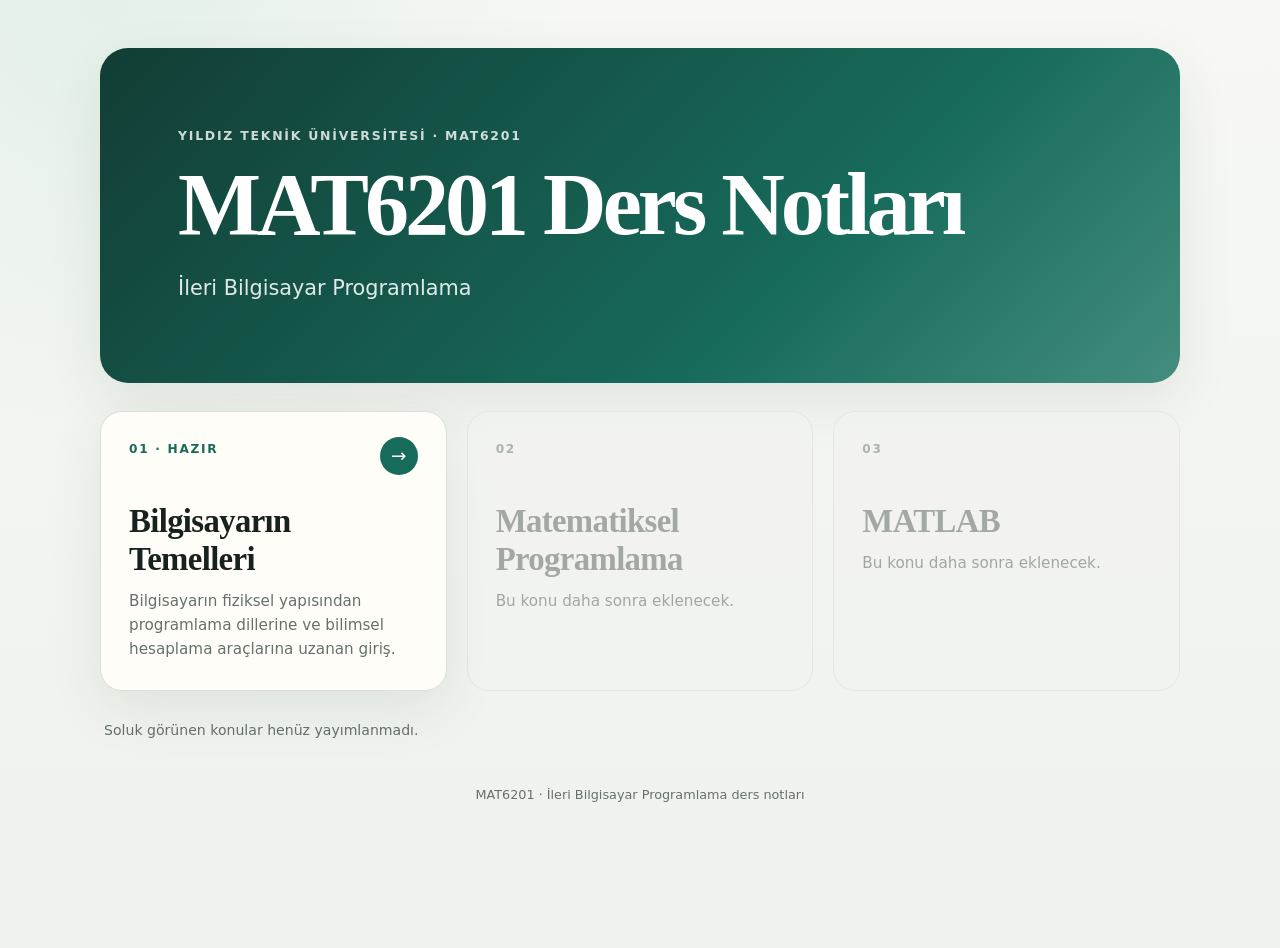
==== index.html @ d686e7ec "MAT6201 konu ana sayfasını oluştur" ====
<!doctype html>
<html lang="tr">
<head>
<meta charset="utf-8">
<meta name="viewport" content="width=device-width,initial-scale=1">
<meta name="description" content="YTÜ MAT6201 İleri Bilgisayar Programlama dersi için konu notları.">
<title>MAT6201 Ders Notları</title>
<style>
:root{color-scheme:light;--ink:#17211d;--muted:#65716c;--paper:#fffdf8;--accent:#176b5b;--accent-2:#438d7e;--soft:#deeee8;--line:#d9e0d9;--shadow:0 18px 55px #20352d16}*{box-sizing:border-box}body{margin:0;min-height:100vh;color:var(--ink);background:radial-gradient(circle at 8% 0,#e3f0e8 0,transparent 30rem),linear-gradient(180deg,#f7f8f3,#eef2ec);font:17px/1.6 system-ui,-apple-system,"Segoe UI",sans-serif}.shell{width:min(1080px,calc(100% - 30px));margin:clamp(18px,4vw,48px) auto 70px}.hero{padding:clamp(38px,7vw,78px);border-radius:28px;color:#fff;background:linear-gradient(135deg,#123d35,var(--accent) 65%,var(--accent-2));box-shadow:var(--shadow)}.eyebrow{margin:0 0 14px;font-size:.78rem;font-weight:750;letter-spacing:.14em;text-transform:uppercase;opacity:.8}h1{margin:0;font:750 clamp(2.6rem,7vw,5.5rem)/1.02 Georgia,"Times New Roman",serif;letter-spacing:-.045em}.lead{margin:22px 0 0;font-size:clamp(1.08rem,2vw,1.3rem);color:#ffffffdf}.topics{display:grid;grid-template-columns:repeat(3,minmax(0,1fr));gap:20px;margin-top:28px}.topic-card{min-height:250px;padding:28px;border:1px solid var(--line);border-radius:22px;background:var(--paper);box-shadow:var(--shadow)}a.topic-card{position:relative;display:flex;flex-direction:column;color:var(--ink);text-decoration:none;transition:transform .18s ease,box-shadow .18s ease,border-color .18s ease}a.topic-card:hover{transform:translateY(-4px);border-color:#91b9ac;box-shadow:0 22px 60px #20352d24}a.topic-card:focus-visible{outline:3px solid #7ab5a4;outline-offset:4px}.topic-number{display:block;margin-bottom:auto;color:var(--accent);font-size:.76rem;font-weight:800;letter-spacing:.14em;text-transform:uppercase}.topic-card h2{margin:44px 0 10px;font:700 clamp(1.55rem,2.7vw,2.05rem)/1.15 Georgia,"Times New Roman",serif;letter-spacing:-.02em}.topic-card p{margin:0;color:var(--muted);font-size:.95rem}.active .arrow{position:absolute;right:28px;top:25px;width:38px;height:38px;border-radius:50%;display:grid;place-items:center;color:#fff;background:var(--accent);font-size:1.15rem}.disabled{color:#707975;background:#f2f3ef;box-shadow:none;opacity:.58;cursor:default}.disabled .topic-number{color:#7b8580}.disabled h2{color:#69726e}.note{margin:28px 4px 0;color:var(--muted);font-size:.88rem}footer{margin-top:44px;text-align:center;color:var(--muted);font-size:.8rem}@media(max-width:820px){.topics{grid-template-columns:1fr}.topic-card{min-height:190px}.topic-card h2{margin-top:30px}}@media(max-width:520px){.shell{width:calc(100% - 18px);margin-top:9px}.hero,.topic-card{border-radius:16px}.hero{padding:38px 24px}.topics{gap:12px}.topic-card{padding:24px;min-height:170px}.active .arrow{right:22px;top:22px}}@media print{body{background:#fff}.hero{color:#111;background:none;box-shadow:none;border:1px solid var(--line)}.lead{color:#333}.topic-card{box-shadow:none}}
</style>
</head>
<body>
<main class="shell">
<header class="hero">
<p class="eyebrow">Yıldız Teknik Üniversitesi · MAT6201</p>
<h1>MAT6201 Ders Notları</h1>
<p class="lead">İleri Bilgisayar Programlama</p>
</header>
<section class="topics" aria-label="Ders konuları">
<a class="topic-card active" href="./bilgisayarin-temelleri/">
<span class="topic-number">01 · Hazır</span>
<span class="arrow" aria-hidden="true">→</span>
<h2>Bilgisayarın Temelleri</h2>
<p>Bilgisayarın fiziksel yapısından programlama dillerine ve bilimsel hesaplama araçlarına uzanan giriş.</p>
</a>
<article class="topic-card disabled" aria-disabled="true">
<span class="topic-number">02</span>
<h2>Matematiksel Programlama</h2>
<p>Bu konu daha sonra eklenecek.</p>
</article>
<article class="topic-card disabled" aria-disabled="true">
<span class="topic-number">03</span>
<h2>MATLAB</h2>
<p>Bu konu daha sonra eklenecek.</p>
</article>
</section>
<p class="note">Soluk görünen konular henüz yayımlanmadı.</p>
<footer>MAT6201 · İleri Bilgisayar Programlama ders notları</footer>
</main>
</body>
</html>
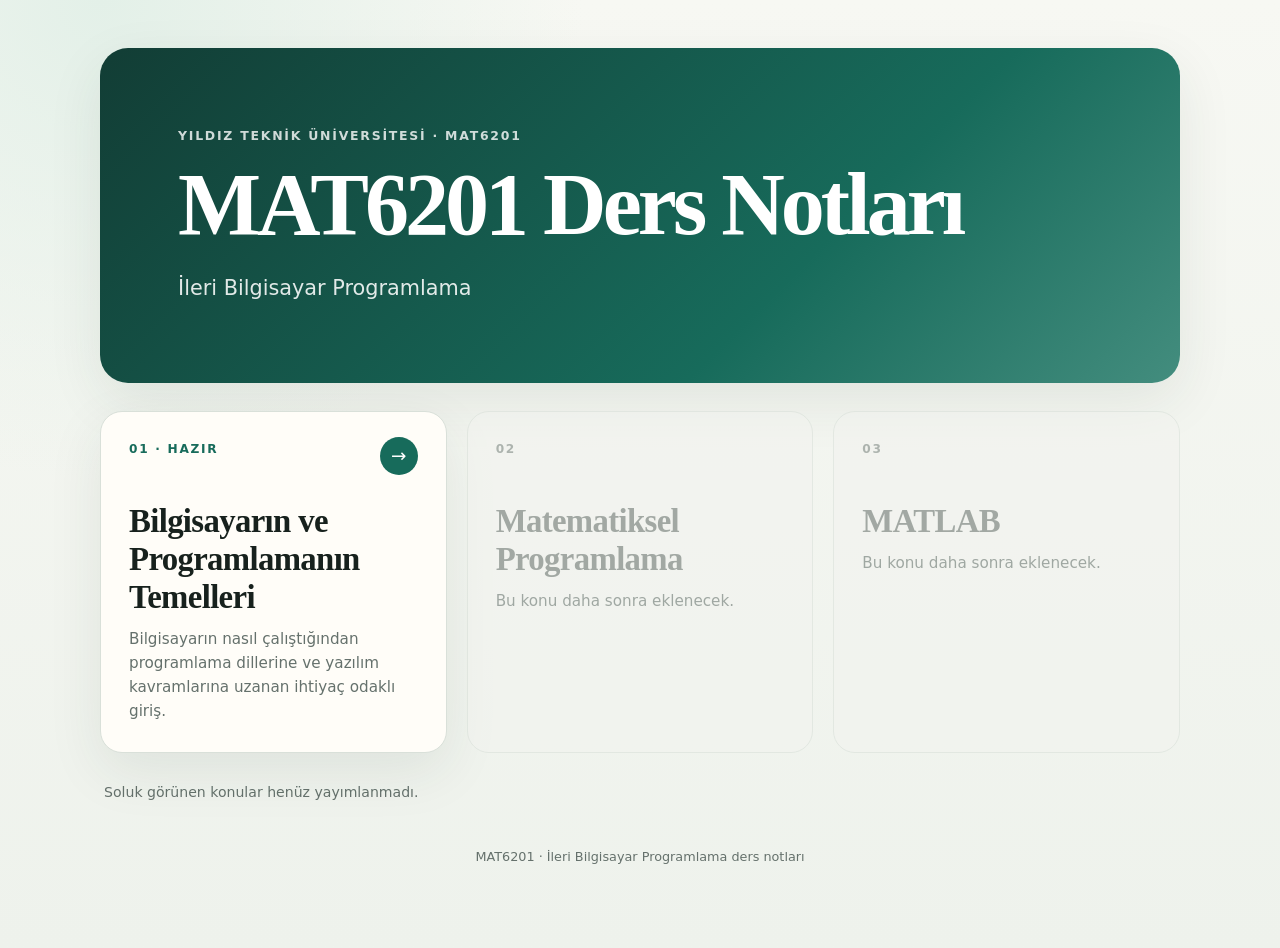
==== commit b9c4a54f: "İlk konu başlığını güncelle" ====
--- a/index.html
+++ b/index.html
@@ -20,8 +20,8 @@
 <a class="topic-card active" href="./bilgisayarin-temelleri/">
 <span class="topic-number">01 · Hazır</span>
 <span class="arrow" aria-hidden="true">→</span>
-<h2>Bilgisayarın Temelleri</h2>
-<p>Bilgisayarın fiziksel yapısından programlama dillerine ve bilimsel hesaplama araçlarına uzanan giriş.</p>
+<h2>Bilgisayarın ve Programlamanın Temelleri</h2>
+<p>Bilgisayarın nasıl çalıştığından programlama dillerine ve yazılım kavramlarına uzanan ihtiyaç odaklı giriş.</p>
 </a>
 <article class="topic-card disabled" aria-disabled="true">
 <span class="topic-number">02</span>
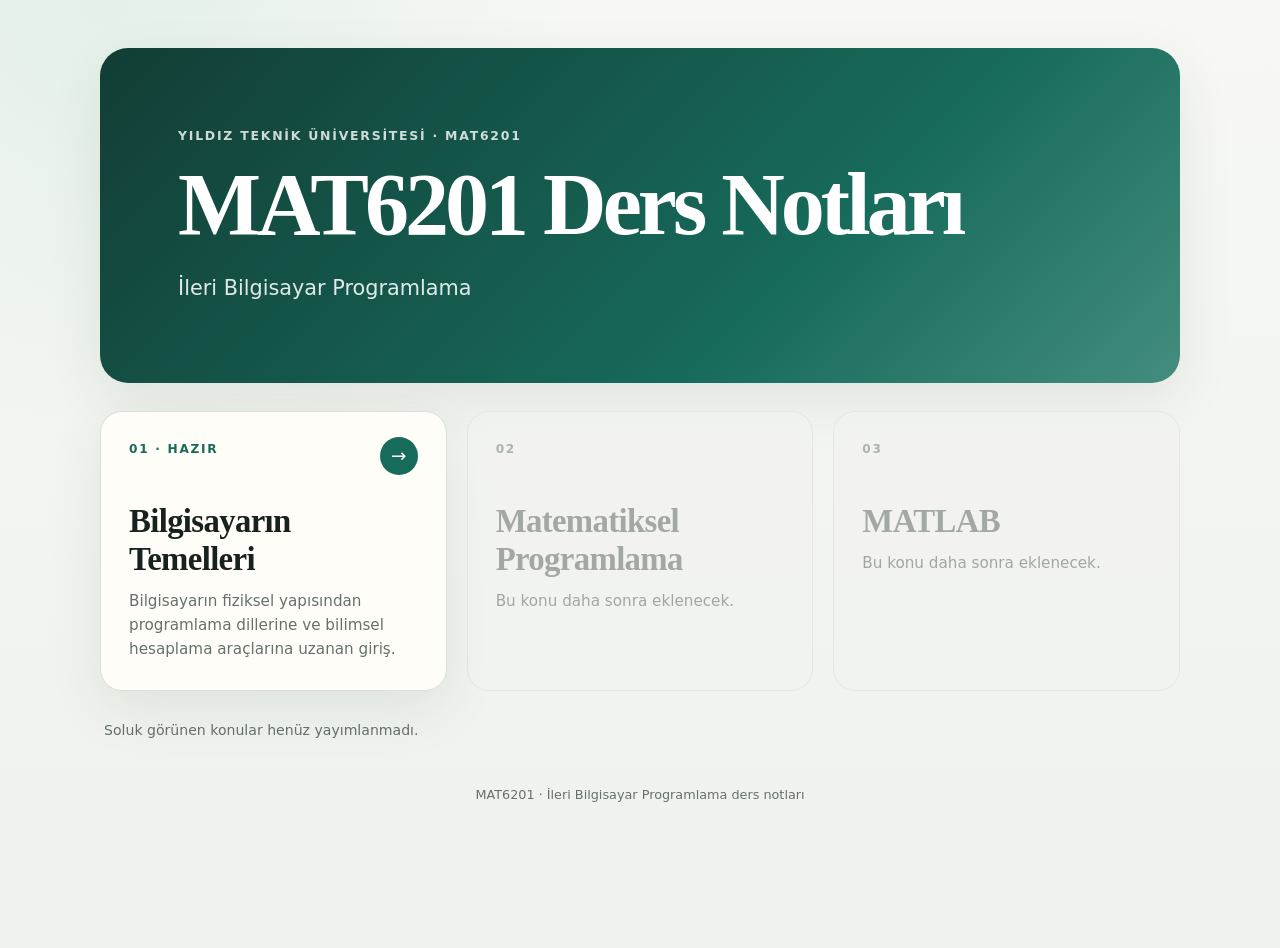
==== commit bc5eb54d: "İlk konu başlığı değişikliğini geri al" ====
--- a/index.html
+++ b/index.html
@@ -20,8 +20,8 @@
 <a class="topic-card active" href="./bilgisayarin-temelleri/">
 <span class="topic-number">01 · Hazır</span>
 <span class="arrow" aria-hidden="true">→</span>
-<h2>Bilgisayarın ve Programlamanın Temelleri</h2>
-<p>Bilgisayarın nasıl çalıştığından programlama dillerine ve yazılım kavramlarına uzanan ihtiyaç odaklı giriş.</p>
+<h2>Bilgisayarın Temelleri</h2>
+<p>Bilgisayarın fiziksel yapısından programlama dillerine ve bilimsel hesaplama araçlarına uzanan giriş.</p>
 </a>
 <article class="topic-card disabled" aria-disabled="true">
 <span class="topic-number">02</span>
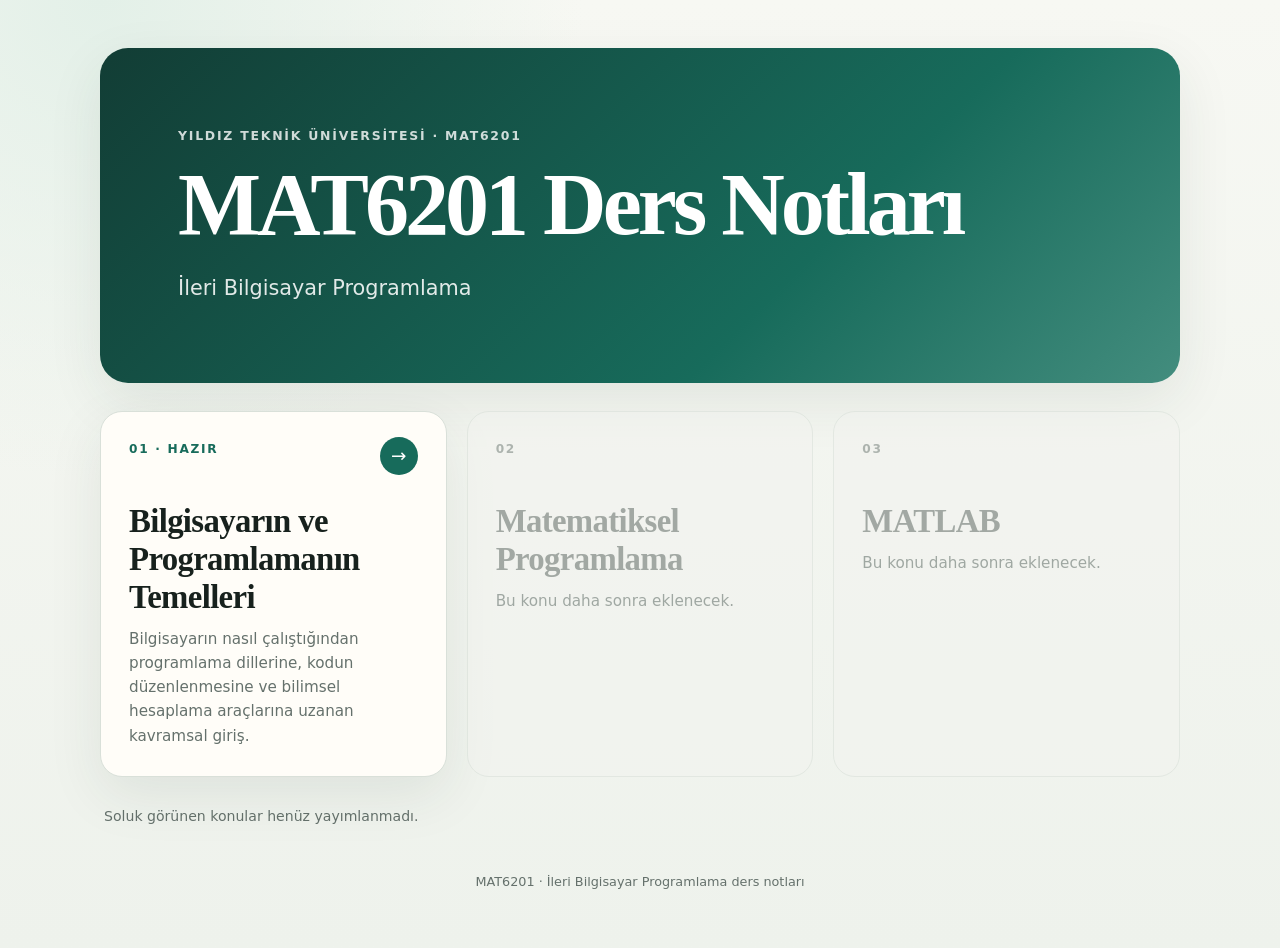
==== commit 930cb3c3: "İlk konu başlığını güncelle" ====
--- a/index.html
+++ b/index.html
@@ -20,8 +20,8 @@
 <a class="topic-card active" href="./bilgisayarin-temelleri/">
 <span class="topic-number">01 · Hazır</span>
 <span class="arrow" aria-hidden="true">→</span>
-<h2>Bilgisayarın Temelleri</h2>
-<p>Bilgisayarın fiziksel yapısından programlama dillerine ve bilimsel hesaplama araçlarına uzanan giriş.</p>
+<h2>Bilgisayarın ve Programlamanın Temelleri</h2>
+<p>Bilgisayarın nasıl çalıştığından programlama dillerine, kodun düzenlenmesine ve bilimsel hesaplama araçlarına uzanan kavramsal giriş.</p>
 </a>
 <article class="topic-card disabled" aria-disabled="true">
 <span class="topic-number">02</span>
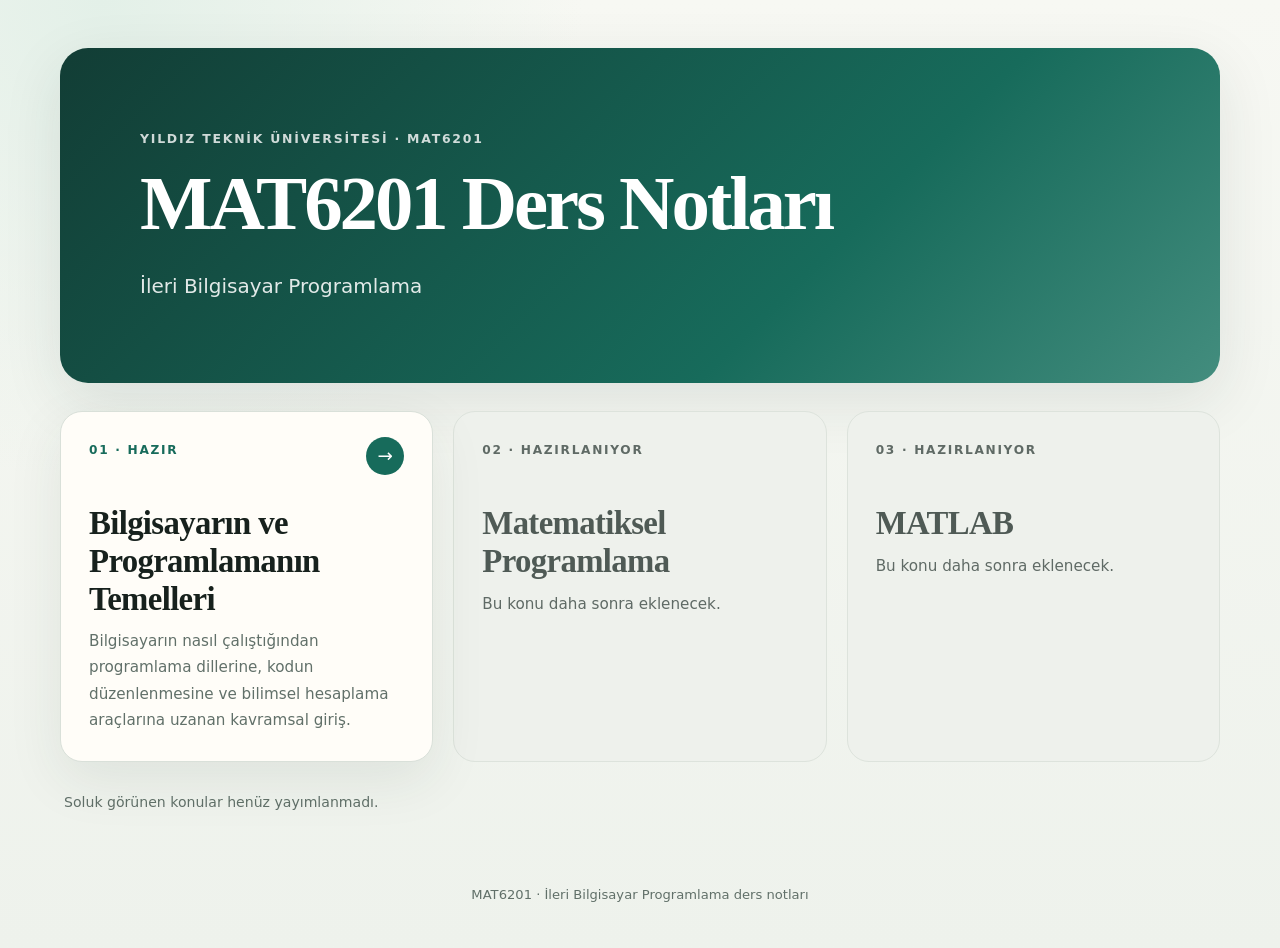
==== commit 0136ca8e: "Ortak stil katmanı kur ve sayfa erişilebilirliğini düzelt Açılış sayfası ile konu sayfası arasında b" ====
--- a/index.html
+++ b/index.html
@@ -3,39 +3,56 @@
 <head>
 <meta charset="utf-8">
 <meta name="viewport" content="width=device-width,initial-scale=1">
+<title>MAT6201 Ders Notları</title>
 <meta name="description" content="YTÜ MAT6201 İleri Bilgisayar Programlama dersi için konu notları.">
-<title>MAT6201 Ders Notları</title>
-<style>
-:root{color-scheme:light;--ink:#17211d;--muted:#65716c;--paper:#fffdf8;--accent:#176b5b;--accent-2:#438d7e;--soft:#deeee8;--line:#d9e0d9;--shadow:0 18px 55px #20352d16}*{box-sizing:border-box}body{margin:0;min-height:100vh;color:var(--ink);background:radial-gradient(circle at 8% 0,#e3f0e8 0,transparent 30rem),linear-gradient(180deg,#f7f8f3,#eef2ec);font:17px/1.6 system-ui,-apple-system,"Segoe UI",sans-serif}.shell{width:min(1080px,calc(100% - 30px));margin:clamp(18px,4vw,48px) auto 70px}.hero{padding:clamp(38px,7vw,78px);border-radius:28px;color:#fff;background:linear-gradient(135deg,#123d35,var(--accent) 65%,var(--accent-2));box-shadow:var(--shadow)}.eyebrow{margin:0 0 14px;font-size:.78rem;font-weight:750;letter-spacing:.14em;text-transform:uppercase;opacity:.8}h1{margin:0;font:750 clamp(2.6rem,7vw,5.5rem)/1.02 Georgia,"Times New Roman",serif;letter-spacing:-.045em}.lead{margin:22px 0 0;font-size:clamp(1.08rem,2vw,1.3rem);color:#ffffffdf}.topics{display:grid;grid-template-columns:repeat(3,minmax(0,1fr));gap:20px;margin-top:28px}.topic-card{min-height:250px;padding:28px;border:1px solid var(--line);border-radius:22px;background:var(--paper);box-shadow:var(--shadow)}a.topic-card{position:relative;display:flex;flex-direction:column;color:var(--ink);text-decoration:none;transition:transform .18s ease,box-shadow .18s ease,border-color .18s ease}a.topic-card:hover{transform:translateY(-4px);border-color:#91b9ac;box-shadow:0 22px 60px #20352d24}a.topic-card:focus-visible{outline:3px solid #7ab5a4;outline-offset:4px}.topic-number{display:block;margin-bottom:auto;color:var(--accent);font-size:.76rem;font-weight:800;letter-spacing:.14em;text-transform:uppercase}.topic-card h2{margin:44px 0 10px;font:700 clamp(1.55rem,2.7vw,2.05rem)/1.15 Georgia,"Times New Roman",serif;letter-spacing:-.02em}.topic-card p{margin:0;color:var(--muted);font-size:.95rem}.active .arrow{position:absolute;right:28px;top:25px;width:38px;height:38px;border-radius:50%;display:grid;place-items:center;color:#fff;background:var(--accent);font-size:1.15rem}.disabled{color:#707975;background:#f2f3ef;box-shadow:none;opacity:.58;cursor:default}.disabled .topic-number{color:#7b8580}.disabled h2{color:#69726e}.note{margin:28px 4px 0;color:var(--muted);font-size:.88rem}footer{margin-top:44px;text-align:center;color:var(--muted);font-size:.8rem}@media(max-width:820px){.topics{grid-template-columns:1fr}.topic-card{min-height:190px}.topic-card h2{margin-top:30px}}@media(max-width:520px){.shell{width:calc(100% - 18px);margin-top:9px}.hero,.topic-card{border-radius:16px}.hero{padding:38px 24px}.topics{gap:12px}.topic-card{padding:24px;min-height:170px}.active .arrow{right:22px;top:22px}}@media print{body{background:#fff}.hero{color:#111;background:none;box-shadow:none;border:1px solid var(--line)}.lead{color:#333}.topic-card{box-shadow:none}}
-</style>
+<meta name="author" content="Melih Mert Oskay">
+<link rel="canonical" href="https://melihmertoskay.github.io/MAT6201/">
+<link rel="icon" href="./assets/favicon.svg" type="image/svg+xml">
+<meta property="og:type" content="website">
+<meta property="og:site_name" content="MAT6201 Ders Notları">
+<meta property="og:locale" content="tr_TR">
+<meta property="og:title" content="MAT6201 Ders Notları">
+<meta property="og:description" content="YTÜ MAT6201 İleri Bilgisayar Programlama dersi için konu notları.">
+<meta property="og:url" content="https://melihmertoskay.github.io/MAT6201/">
+<meta name="twitter:card" content="summary">
+<link rel="stylesheet" href="./assets/style.css">
 </head>
 <body>
 <main class="shell">
+
 <header class="hero">
 <p class="eyebrow">Yıldız Teknik Üniversitesi · MAT6201</p>
 <h1>MAT6201 Ders Notları</h1>
 <p class="lead">İleri Bilgisayar Programlama</p>
 </header>
+
 <section class="topics" aria-label="Ders konuları">
+
 <a class="topic-card active" href="./bilgisayarin-temelleri/">
 <span class="topic-number">01 · Hazır</span>
 <span class="arrow" aria-hidden="true">→</span>
 <h2>Bilgisayarın ve Programlamanın Temelleri</h2>
 <p>Bilgisayarın nasıl çalıştığından programlama dillerine, kodun düzenlenmesine ve bilimsel hesaplama araçlarına uzanan kavramsal giriş.</p>
 </a>
-<article class="topic-card disabled" aria-disabled="true">
-<span class="topic-number">02</span>
+
+<article class="topic-card disabled">
+<span class="topic-number">02 · Hazırlanıyor</span>
 <h2>Matematiksel Programlama</h2>
 <p>Bu konu daha sonra eklenecek.</p>
 </article>
-<article class="topic-card disabled" aria-disabled="true">
-<span class="topic-number">03</span>
+
+<article class="topic-card disabled">
+<span class="topic-number">03 · Hazırlanıyor</span>
 <h2>MATLAB</h2>
 <p>Bu konu daha sonra eklenecek.</p>
 </article>
+
 </section>
-<p class="note">Soluk görünen konular henüz yayımlanmadı.</p>
+
+<p class="legend">Soluk görünen konular henüz yayımlanmadı.</p>
+
 <footer>MAT6201 · İleri Bilgisayar Programlama ders notları</footer>
+
 </main>
 </body>
 </html>
--- a/assets/style.css
+++ b/assets/style.css
@@ -0,0 +1,228 @@
+/* MAT6201 ders notları — ortak tasarım katmanı.
+   Bütün sayfalar bu dosyayı yükler. Konu sayfaları ek olarak notes.css kullanır. */
+
+:root{
+  color-scheme:light;
+
+  --ink:#17211d;
+  --muted:#617069;
+  --paper:#fffdf8;
+  --wash:#eef3ed;
+  --accent:#176b5b;
+  --accent-2:#438d7e;
+  --soft:#deeee8;
+  --line:#d9e0d9;
+  --code:#15211e;
+
+  /* Pasif/soluk durumlar: opacity yerine doğrudan renk, kontrast korunsun diye. */
+  --off-bg:#eef1ec;
+  --off-line:#dde3dc;
+  --off-ink:#4f5a55;
+  --off-muted:#5f6a65;
+
+  --shadow:0 18px 55px #20352d16;
+  --radius:28px;
+}
+
+*{box-sizing:border-box}
+
+html{scroll-behavior:auto}
+@media (prefers-reduced-motion: no-preference){
+  html{scroll-behavior:smooth}
+}
+
+body{
+  margin:0;
+  min-height:100vh;
+  color:var(--ink);
+  background:
+    radial-gradient(circle at 8% 0,#e3f0e8 0,transparent 30rem),
+    linear-gradient(180deg,#f7f8f3,#eef2ec);
+  background-color:#f1f4ef;
+  font:17px/1.72 system-ui,-apple-system,"Segoe UI",sans-serif;
+}
+
+.shell{
+  width:min(1160px,calc(100% - 30px));
+  margin:clamp(18px,4vw,48px) auto 70px;
+}
+
+/* --- Hero --- */
+
+.hero{
+  padding:clamp(38px,7vw,80px);
+  border-radius:var(--radius);
+  color:#fff;
+  background:linear-gradient(135deg,#123d35,var(--accent) 65%,var(--accent-2));
+  box-shadow:0 18px 60px #20352d1a;
+}
+.eyebrow{
+  margin:0 0 14px;
+  font-size:.78rem;
+  font-weight:750;
+  letter-spacing:.14em;
+  text-transform:uppercase;
+  opacity:.8;
+}
+/* Uzun Türkçe kelimeler (ör. "Programlamanın") dar ekranda kutuyu taşırmasın. */
+h1,h2,h3{overflow-wrap:break-word}
+
+h1{
+  max-width:900px;
+  margin:0;
+  font:750 clamp(1.95rem,6vw,5rem)/1.06 Georgia,"Times New Roman",serif;
+  letter-spacing:-.04em;
+}
+.lead{
+  max-width:780px;
+  margin:24px 0 0;
+  font-size:clamp(1.05rem,2vw,1.25rem);
+  color:#ffffffdf;
+  overflow-wrap:break-word;
+}
+
+.back-link{
+  display:inline-flex;
+  align-items:center;
+  margin:0 0 24px;
+  padding:8px 12px;
+  border:1px solid #ffffff4d;
+  border-radius:999px;
+  background:#ffffff12;
+  color:#fff;
+  text-decoration:none;
+  font-size:.86rem;
+  font-weight:700;
+}
+.back-link:hover{background:#ffffff22}
+.back-link:focus-visible{outline:3px solid #cfe9e0;outline-offset:3px}
+
+/* --- Konu kartları (açılış sayfası) --- */
+
+.topics{
+  display:grid;
+  grid-template-columns:repeat(3,minmax(0,1fr));
+  gap:20px;
+  margin-top:28px;
+}
+.topic-card{
+  min-height:250px;
+  padding:28px;
+  border:1px solid var(--line);
+  border-radius:22px;
+  background:var(--paper);
+  box-shadow:var(--shadow);
+}
+a.topic-card{
+  position:relative;
+  display:flex;
+  flex-direction:column;
+  color:var(--ink);
+  text-decoration:none;
+  transition:transform .18s ease,box-shadow .18s ease,border-color .18s ease;
+}
+a.topic-card:hover{
+  transform:translateY(-4px);
+  border-color:#91b9ac;
+  box-shadow:0 22px 60px #20352d24;
+}
+a.topic-card:focus-visible{outline:3px solid #7ab5a4;outline-offset:4px}
+@media (prefers-reduced-motion: reduce){
+  a.topic-card{transition:none}
+  a.topic-card:hover{transform:none}
+}
+
+.topic-number{
+  display:block;
+  margin-bottom:auto;
+  color:var(--accent);
+  font-size:.76rem;
+  font-weight:800;
+  letter-spacing:.14em;
+  text-transform:uppercase;
+}
+.topic-card h2{
+  margin:44px 0 10px;
+  font:700 clamp(1.55rem,2.7vw,2.05rem)/1.15 Georgia,"Times New Roman",serif;
+  letter-spacing:-.02em;
+}
+.topic-card p{margin:0;color:var(--muted);font-size:.95rem}
+
+.active .arrow{
+  position:absolute;
+  right:28px;
+  top:25px;
+  display:grid;
+  place-items:center;
+  width:38px;
+  height:38px;
+  border-radius:50%;
+  background:var(--accent);
+  color:#fff;
+  font-size:1.15rem;
+}
+
+/* Pasif kart: soluk görünür ama metin okunabilir kalır (WCAG AA). */
+.topic-card.disabled{
+  border-color:var(--off-line);
+  background:var(--off-bg);
+  box-shadow:none;
+  cursor:default;
+}
+.topic-card.disabled .topic-number{color:var(--off-muted)}
+.topic-card.disabled h2{color:var(--off-ink)}
+.topic-card.disabled p{color:var(--off-muted)}
+
+.legend{margin:28px 4px 0;color:var(--muted);font-size:.88rem}
+
+footer{
+  margin-top:44px;
+  padding:26px 0 0;
+  text-align:center;
+  color:var(--muted);
+  font-size:.82rem;
+}
+
+/* --- Basit içerik sayfaları (404 vb.) --- */
+
+.plain{
+  margin-top:26px;
+  padding:clamp(26px,5vw,50px);
+  border:1px solid var(--line);
+  border-radius:22px;
+  background:var(--paper);
+  box-shadow:var(--shadow);
+}
+.plain p{margin:0 0 16px}
+.plain a{color:var(--accent)}
+
+@media(max-width:820px){
+  .topics{grid-template-columns:1fr}
+  .topic-card{min-height:190px}
+  .topic-card h2{margin-top:30px}
+}
+
+@media(max-width:520px){
+  .shell{width:calc(100% - 18px);margin-top:9px}
+  .hero,.topic-card{border-radius:16px}
+  .hero{padding:38px 24px}
+  .topics{gap:12px}
+  .topic-card{padding:24px;min-height:170px}
+  .active .arrow{right:22px;top:22px}
+}
+
+@media print{
+  body{background:#fff;font-size:11pt}
+  .shell{width:100%;margin:0}
+  .hero{
+    padding:0 0 24px;
+    border:1px solid var(--line);
+    border-radius:0;
+    background:none;
+    box-shadow:none;
+    color:#111;
+  }
+  .lead{color:#333}
+  .back-link{display:none}
+  .topic-card{box-shadow:none}
+}
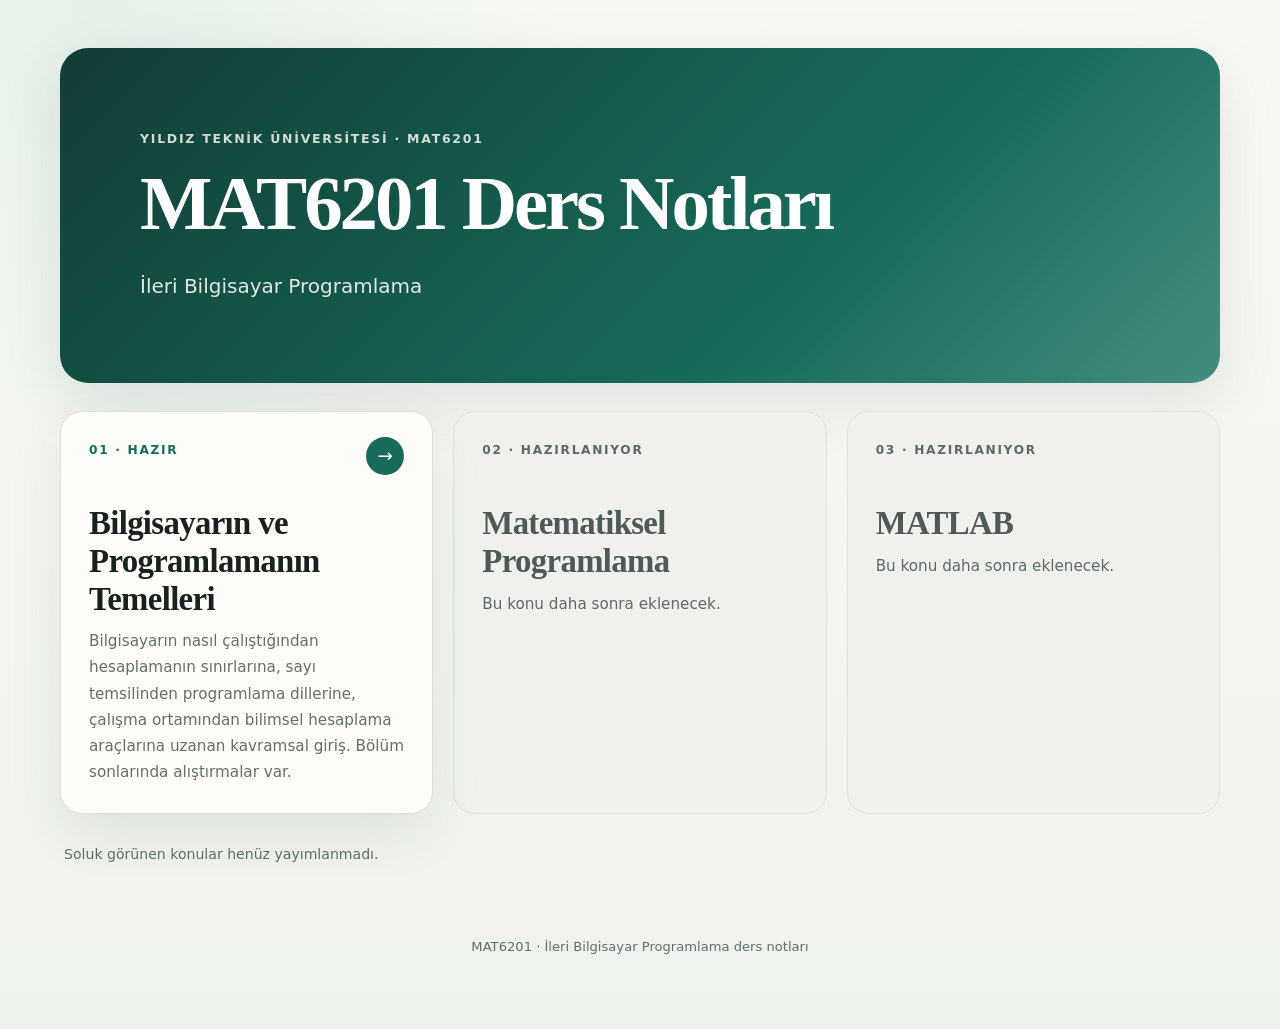
==== commit 6f0ab904: "1. konuyu akademik değerlendirme doğrultusunda yeniden yaz Konu 30 alt bölümden 40 alt bölüme çıktı;" ====
--- a/index.html
+++ b/index.html
@@ -32,7 +32,7 @@
 <span class="topic-number">01 · Hazır</span>
 <span class="arrow" aria-hidden="true">→</span>
 <h2>Bilgisayarın ve Programlamanın Temelleri</h2>
-<p>Bilgisayarın nasıl çalıştığından programlama dillerine, kodun düzenlenmesine ve bilimsel hesaplama araçlarına uzanan kavramsal giriş.</p>
+<p>Bilgisayarın nasıl çalıştığından hesaplamanın sınırlarına, sayı temsilinden programlama dillerine, çalışma ortamından bilimsel hesaplama araçlarına uzanan kavramsal giriş. Bölüm sonlarında alıştırmalar var.</p>
 </a>
 
 <article class="topic-card disabled">
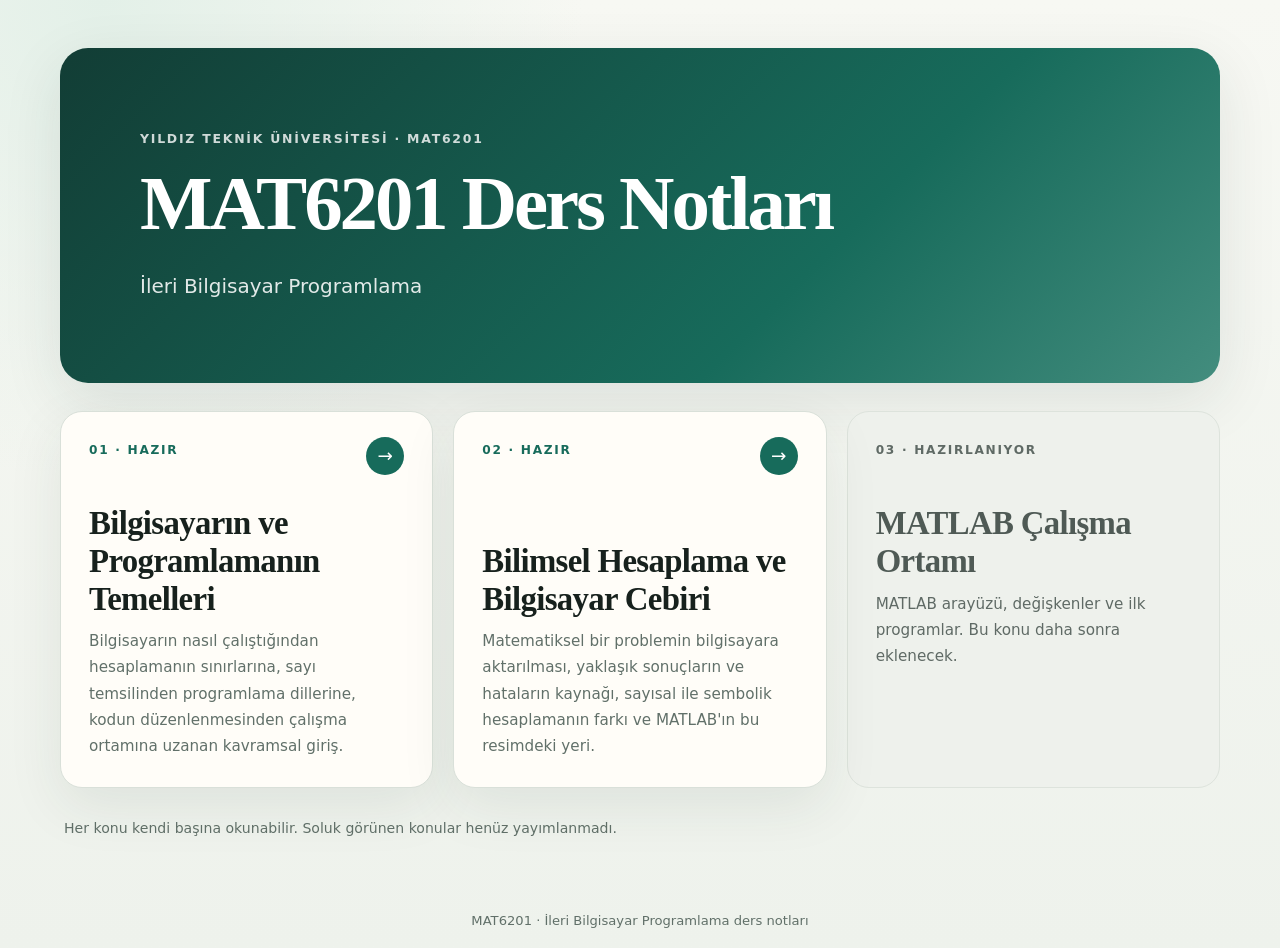
==== commit 008fe9ce: "İki dersi yeniden kurgula ve 2. konuyu ekle Birinci ve ikinci konu arasındaki sınır yeniden çizildi." ====
--- a/index.html
+++ b/index.html
@@ -32,24 +32,25 @@
 <span class="topic-number">01 · Hazır</span>
 <span class="arrow" aria-hidden="true">→</span>
 <h2>Bilgisayarın ve Programlamanın Temelleri</h2>
-<p>Bilgisayarın nasıl çalıştığından hesaplamanın sınırlarına, sayı temsilinden programlama dillerine, çalışma ortamından bilimsel hesaplama araçlarına uzanan kavramsal giriş. Bölüm sonlarında alıştırmalar var.</p>
+<p>Bilgisayarın nasıl çalıştığından hesaplamanın sınırlarına, sayı temsilinden programlama dillerine, kodun düzenlenmesinden çalışma ortamına uzanan kavramsal giriş.</p>
+</a>
+
+<a class="topic-card active" href="./bilimsel-hesaplama/">
+<span class="topic-number">02 · Hazır</span>
+<span class="arrow" aria-hidden="true">→</span>
+<h2>Bilimsel Hesaplama ve Bilgisayar Cebiri</h2>
+<p>Matematiksel bir problemin bilgisayara aktarılması, yaklaşık sonuçların ve hataların kaynağı, sayısal ile sembolik hesaplamanın farkı ve MATLAB'ın bu resimdeki yeri.</p>
 </a>
 
 <article class="topic-card disabled">
-<span class="topic-number">02 · Hazırlanıyor</span>
-<h2>Matematiksel Programlama</h2>
-<p>Bu konu daha sonra eklenecek.</p>
-</article>
-
-<article class="topic-card disabled">
 <span class="topic-number">03 · Hazırlanıyor</span>
-<h2>MATLAB</h2>
-<p>Bu konu daha sonra eklenecek.</p>
+<h2>MATLAB Çalışma Ortamı</h2>
+<p>MATLAB arayüzü, değişkenler ve ilk programlar. Bu konu daha sonra eklenecek.</p>
 </article>
 
 </section>
 
-<p class="legend">Soluk görünen konular henüz yayımlanmadı.</p>
+<p class="legend">Her konu kendi başına okunabilir. Soluk görünen konular henüz yayımlanmadı.</p>
 
 <footer>MAT6201 · İleri Bilgisayar Programlama ders notları</footer>
 
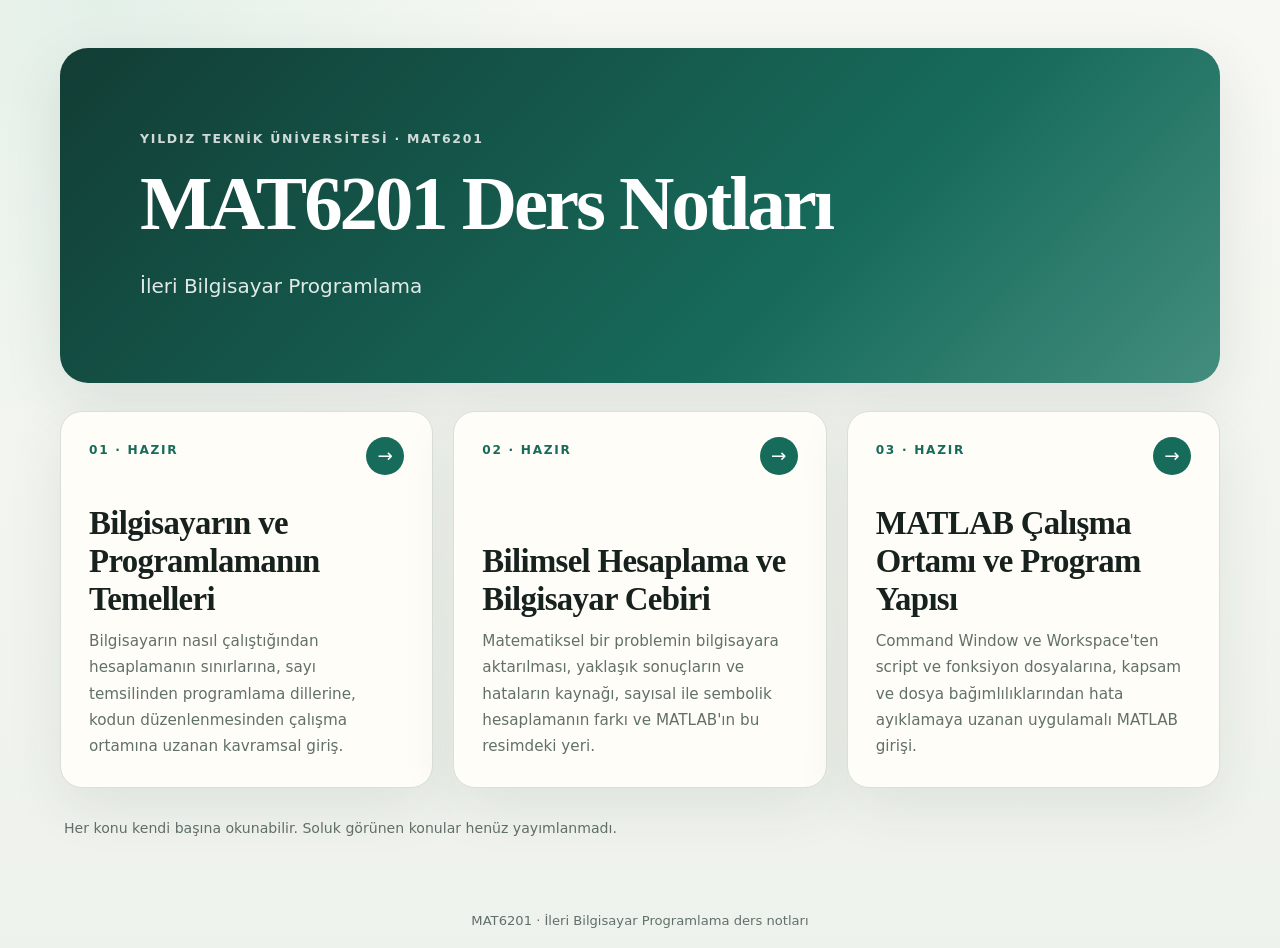
==== commit 47f256a7: "Ana sayfada 3. konuyu yayına al" ====
--- a/index.html
+++ b/index.html
@@ -19,41 +19,34 @@
 </head>
 <body>
 <main class="shell">
-
 <header class="hero">
 <p class="eyebrow">Yıldız Teknik Üniversitesi · MAT6201</p>
 <h1>MAT6201 Ders Notları</h1>
 <p class="lead">İleri Bilgisayar Programlama</p>
 </header>
-
 <section class="topics" aria-label="Ders konuları">
-
 <a class="topic-card active" href="./bilgisayarin-temelleri/">
 <span class="topic-number">01 · Hazır</span>
 <span class="arrow" aria-hidden="true">→</span>
 <h2>Bilgisayarın ve Programlamanın Temelleri</h2>
 <p>Bilgisayarın nasıl çalıştığından hesaplamanın sınırlarına, sayı temsilinden programlama dillerine, kodun düzenlenmesinden çalışma ortamına uzanan kavramsal giriş.</p>
 </a>
-
 <a class="topic-card active" href="./bilimsel-hesaplama/">
 <span class="topic-number">02 · Hazır</span>
 <span class="arrow" aria-hidden="true">→</span>
 <h2>Bilimsel Hesaplama ve Bilgisayar Cebiri</h2>
 <p>Matematiksel bir problemin bilgisayara aktarılması, yaklaşık sonuçların ve hataların kaynağı, sayısal ile sembolik hesaplamanın farkı ve MATLAB'ın bu resimdeki yeri.</p>
 </a>
-
-<article class="topic-card disabled">
-<span class="topic-number">03 · Hazırlanıyor</span>
-<h2>MATLAB Çalışma Ortamı</h2>
-<p>MATLAB arayüzü, değişkenler ve ilk programlar. Bu konu daha sonra eklenecek.</p>
-</article>
-
+<a class="topic-card active" href="./matlab-calisma-ortami/">
+<span class="topic-number">03 · Hazır</span>
+<span class="arrow" aria-hidden="true">→</span>
+<h2>MATLAB Çalışma Ortamı ve Program Yapısı</h2>
+<p>Command Window ve Workspace'ten script ve fonksiyon dosyalarına, kapsam ve dosya bağımlılıklarından hata ayıklamaya uzanan uygulamalı MATLAB girişi.</p>
+</a>
 </section>
-
 <p class="legend">Her konu kendi başına okunabilir. Soluk görünen konular henüz yayımlanmadı.</p>
-
 <footer>MAT6201 · İleri Bilgisayar Programlama ders notları</footer>
-
 </main>
 </body>
 </html>
+
